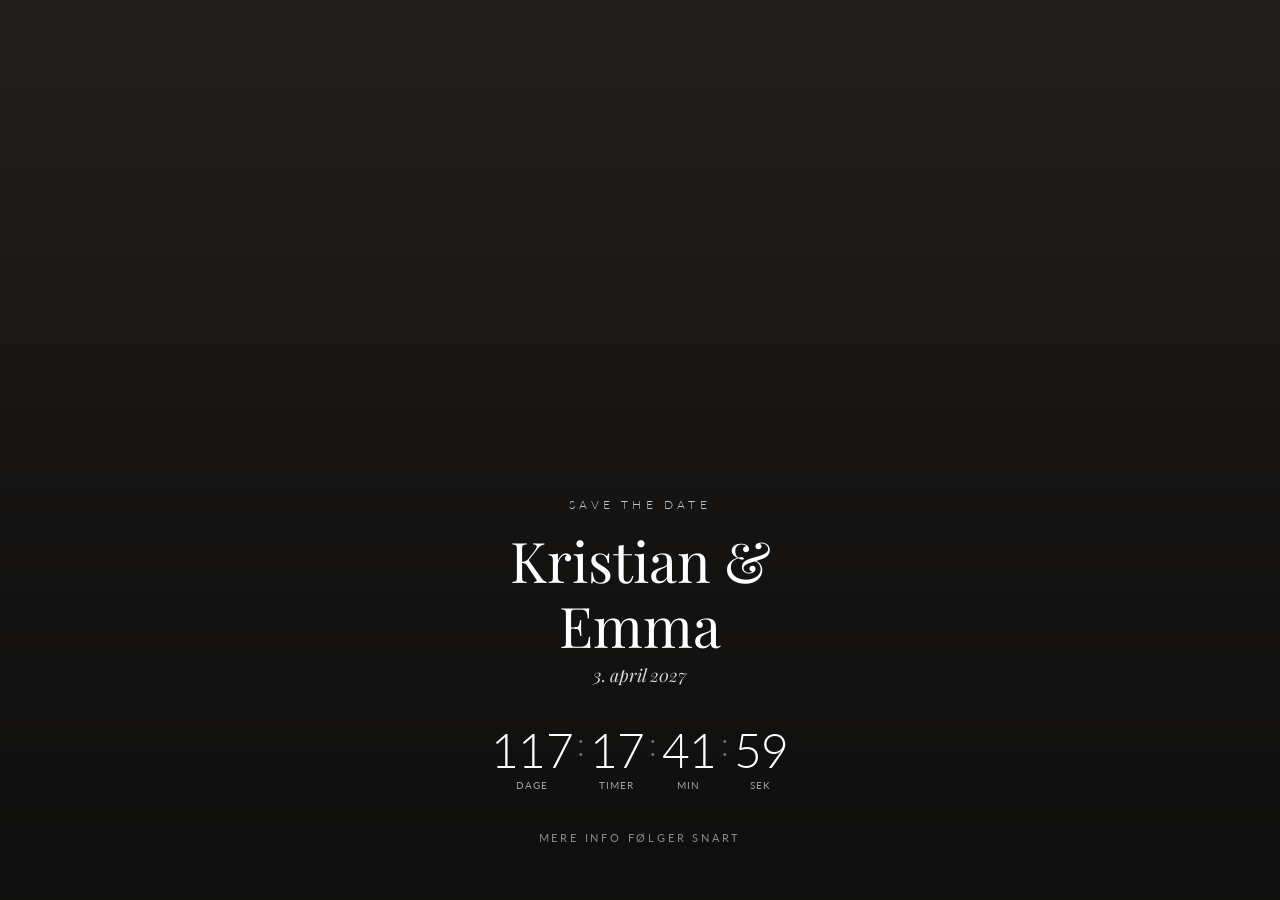
==== index.html @ 399928ac "save-the-date" ====
<!DOCTYPE html>
<html lang="da">
<head>
    <meta charset="UTF-8">
    <meta name="viewport" content="width=device-width, initial-scale=1.0">
    <title>Kristian & Emma — 3. april 2027</title>
    <link rel="preconnect" href="https://fonts.googleapis.com">
    <link rel="preconnect" href="https://fonts.gstatic.com" crossorigin>
    <link href="https://fonts.googleapis.com/css2?family=Playfair+Display:ital,wght@0,400;1,400&family=Lato:wght@300;400&display=swap" rel="stylesheet">
    <link rel="stylesheet" href="style.css">
</head>
<body>
    <div class="overlay">
        <div class="content">
            <p class="label-top">Save the Date</p>
            <h1 class="names">Kristian & Emma</h1>
            <p class="wedding-date">3. april 2027</p>
            <div class="countdown" id="countdown">
                <div class="unit">
                    <span class="number" id="days">--</span>
                    <span class="unit-label">dage</span>
                </div>
                <div class="divider">:</div>
                <div class="unit">
                    <span class="number" id="hours">--</span>
                    <span class="unit-label">timer</span>
                </div>
                <div class="divider">:</div>
                <div class="unit">
                    <span class="number" id="minutes">--</span>
                    <span class="unit-label">min</span>
                </div>
                <div class="divider">:</div>
                <div class="unit">
                    <span class="number" id="seconds">--</span>
                    <span class="unit-label">sek</span>
                </div>
            </div>
            <p class="teaser">Mere info følger snart</p>
        </div>
    </div>
    <script src="script.js"></script>
</body>
</html>
---- style.css ----
*, *::before, *::after {
    box-sizing: border-box;
    margin: 0;
    padding: 0;
}

body {
    min-height: 100vh;
    min-height: 100dvh;
    background-image: url('background.png');
    background-size: cover;
    background-position: center top;
    background-color: #2c2a28;
    font-family: 'Lato', sans-serif;
    color: #fff;
}

.overlay {
    min-height: 100vh;
    min-height: 100dvh;
    background: linear-gradient(
        to bottom,
        rgba(0, 0, 0, 0.25) 0%,
        rgba(0, 0, 0, 0.55) 60%,
        rgba(0, 0, 0, 0.65) 100%
    );
    display: flex;
    align-items: flex-end;
    justify-content: center;
    padding: 0 1.5rem 3.5rem;
}

.content {
    text-align: center;
    width: 100%;
    max-width: 420px;
}

.label-top {
    font-weight: 300;
    letter-spacing: 0.35em;
    text-transform: uppercase;
    font-size: 0.75rem;
    opacity: 0.75;
    margin-bottom: 1rem;
}

.names {
    font-family: 'Playfair Display', serif;
    font-weight: 400;
    font-size: 2.8rem;
    line-height: 1.15;
    margin-bottom: 0.4rem;
}

.wedding-date {
    font-family: 'Playfair Display', serif;
    font-style: italic;
    font-size: 1.1rem;
    opacity: 0.85;
    margin-bottom: 2.5rem;
}

.countdown {
    display: flex;
    align-items: flex-start;
    justify-content: center;
    gap: 0.25rem;
    margin-bottom: 2.5rem;
}

.unit {
    display: flex;
    flex-direction: column;
    align-items: center;
    min-width: 3rem;
}

.number {
    font-size: 2.4rem;
    font-weight: 300;
    line-height: 1;
    letter-spacing: -0.02em;
}

.unit-label {
    font-size: 0.6rem;
    letter-spacing: 0.12em;
    text-transform: uppercase;
    opacity: 0.6;
    margin-top: 0.35rem;
}

.divider {
    font-size: 2rem;
    font-weight: 300;
    line-height: 1;
    opacity: 0.4;
    padding-top: 0.1rem;
}

.teaser {
    font-size: 0.7rem;
    letter-spacing: 0.25em;
    text-transform: uppercase;
    opacity: 0.5;
}

@media (min-width: 480px) {
    .names {
        font-size: 3.5rem;
    }

    .number {
        font-size: 3rem;
    }

    .unit {
        min-width: 3.5rem;
    }
}
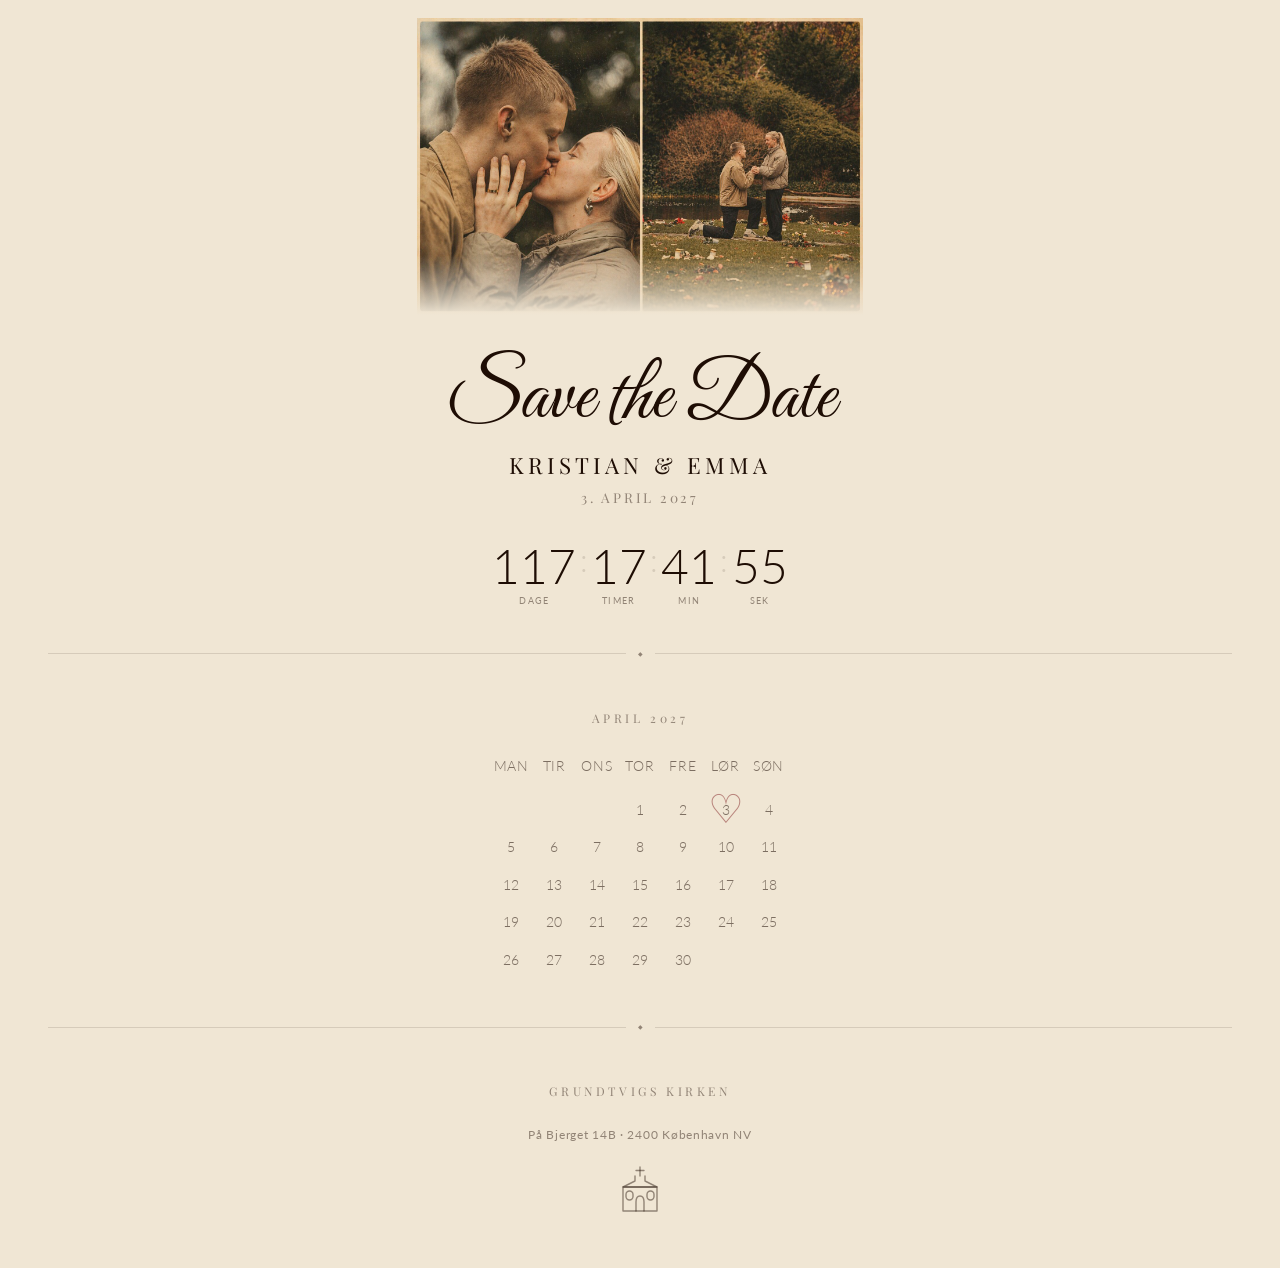
==== commit 57362d7b: "Save the date first draft" ====
--- a/index.html
+++ b/index.html
@@ -6,16 +6,21 @@
     <title>Kristian & Emma — 3. april 2027</title>
     <link rel="preconnect" href="https://fonts.googleapis.com">
     <link rel="preconnect" href="https://fonts.gstatic.com" crossorigin>
-    <link href="https://fonts.googleapis.com/css2?family=Playfair+Display:ital,wght@0,400;1,400&family=Lato:wght@300;400&display=swap" rel="stylesheet">
+    <link href="https://fonts.googleapis.com/css2?family=Great+Vibes&family=Playfair+Display:ital,wght@0,400;1,400&family=Lato:wght@300;400&display=swap" rel="stylesheet">
     <link rel="stylesheet" href="style.css">
 </head>
 <body>
-    <div class="overlay">
-        <div class="content">
-            <p class="label-top">Save the Date</p>
-            <h1 class="names">Kristian & Emma</h1>
-            <p class="wedding-date">3. april 2027</p>
-            <div class="countdown" id="countdown">
+    <div class="hero">
+        <img src="background.jpg" alt="Kristian og Emma" class="hero-img">
+        <div class="hero-fade"></div>
+    </div>
+
+    <main>
+        <section class="intro">
+            <p class="label-top animate" data-delay="0">Save the Date</p>
+            <h1 class="names animate" data-delay="120">Kristian & Emma</h1>
+            <p class="wedding-date animate" data-delay="220">3. april 2027</p>
+            <div class="countdown animate" data-delay="340" id="countdown">
                 <div class="unit">
                     <span class="number" id="days">--</span>
                     <span class="unit-label">dage</span>
@@ -36,9 +41,71 @@
                     <span class="unit-label">sek</span>
                 </div>
             </div>
-            <p class="teaser">Mere info følger snart</p>
+        </section>
+
+        <div class="ornament animate" data-delay="0" aria-hidden="true">
+            <span></span><span class="ornament-diamond">◆</span><span></span>
         </div>
-    </div>
+
+        <section class="calendar-section">
+            <h2 class="section-title animate" data-delay="0">April 2027</h2>
+            <div class="calendar animate" data-delay="100">
+                <div class="cal-row cal-header">
+                    <span>Man</span>
+                    <span>Tir</span>
+                    <span>Ons</span>
+                    <span>Tor</span>
+                    <span>Fre</span>
+                    <span>Lør</span>
+                    <span>Søn</span>
+                </div>
+                <div class="cal-row">
+                    <span></span><span></span><span></span>
+                    <span>1</span><span>2</span>
+                    <span class="wedding-day"><span class="heart-num">3</span></span>
+                    <span>4</span>
+                </div>
+                <div class="cal-row">
+                    <span>5</span><span>6</span><span>7</span><span>8</span><span>9</span><span>10</span><span>11</span>
+                </div>
+                <div class="cal-row">
+                    <span>12</span><span>13</span><span>14</span><span>15</span><span>16</span><span>17</span><span>18</span>
+                </div>
+                <div class="cal-row">
+                    <span>19</span><span>20</span><span>21</span><span>22</span><span>23</span><span>24</span><span>25</span>
+                </div>
+                <div class="cal-row">
+                    <span>26</span><span>27</span><span>28</span><span>29</span><span>30</span><span></span><span></span>
+                </div>
+            </div>
+        </section>
+
+        <div class="ornament animate" data-delay="0" aria-hidden="true">
+            <span></span><span class="ornament-diamond">◆</span><span></span>
+        </div>
+
+        <section class="map-section">
+            <h2 class="section-title animate" data-delay="0">Grundtvigs Kirken</h2>
+            <p class="map-address animate" data-delay="80">På Bjerget 14B · 2400 København NV</p>
+            <div class="church-icon animate" data-delay="160" aria-hidden="true">
+                <svg width="38" height="46" viewBox="0 0 38 46" fill="none" stroke="currentColor" stroke-width="1.4" stroke-linecap="round" stroke-linejoin="round" xmlns="http://www.w3.org/2000/svg">
+                    <!-- Cross -->
+                    <line x1="19" y1="1" x2="19" y2="10"/>
+                    <line x1="15" y1="4.5" x2="23" y2="4.5"/>
+                    <!-- Steeple -->
+                    <polyline points="14,10 14,15 2,21 36,21 24,15 24,10"/>
+                    <!-- Body -->
+                    <rect x="2" y="21" width="34" height="24"/>
+                    <!-- Arched door -->
+                    <path d="M15,45 L15,36 Q15,30 19,30 Q23,30 23,36 L23,45"/>
+                    <!-- Windows -->
+                    <rect x="5" y="25" width="7" height="9" rx="3.5"/>
+                    <rect x="26" y="25" width="7" height="9" rx="3.5"/>
+                </svg>
+            </div>
+        </section>
+    </main>
+
     <script src="script.js"></script>
 </body>
 </html>
--- a/style.css
+++ b/style.css
@@ -4,69 +4,105 @@
     padding: 0;
 }
 
+:root {
+    --bg:        #f0e6d4;
+    --brown:     #1e0d04;
+    --brown-mid: #6b3d1e;
+    --brown-dim: rgba(30, 13, 4, 0.45);
+    --line:      rgba(30, 13, 4, 0.12);
+}
+
 body {
-    min-height: 100vh;
-    min-height: 100dvh;
-    background-image: url('background.png');
-    background-size: cover;
-    background-position: center top;
-    background-color: #2c2a28;
+    background-color: var(--bg);
     font-family: 'Lato', sans-serif;
-    color: #fff;
-}
-
-.overlay {
-    min-height: 100vh;
-    min-height: 100dvh;
-    background: linear-gradient(
-        to bottom,
-        rgba(0, 0, 0, 0.25) 0%,
-        rgba(0, 0, 0, 0.55) 60%,
-        rgba(0, 0, 0, 0.65) 100%
-    );
-    display: flex;
-    align-items: flex-end;
-    justify-content: center;
-    padding: 0 1.5rem 3.5rem;
-}
-
-.content {
-    text-align: center;
+    color: var(--brown);
+}
+
+/* ── Scroll animation base ── */
+
+.animate {
+    opacity: 0;
+    transform: translateY(24px);
+    transition: opacity 0.9s ease, transform 0.9s ease;
+}
+
+.animate.visible {
+    opacity: 1;
+    transform: translateY(0);
+}
+
+/* ── Hero ── */
+
+.hero {
+    position: relative;
     width: 100%;
-    max-width: 420px;
+    height: 30vh;
+    height: 30svh;
+    padding-top: 2svh;
+    overflow: hidden;
+}
+
+.hero-img {
+    width: 100%;
+    height: 100%;
+    object-fit: contain;
+    object-position: center top;
+    display: block;
+}
+
+.hero-fade {
+    position: absolute;
+    bottom: 0;
+    left: 0;
+    right: 0;
+    height: 60px;
+    background: linear-gradient(to bottom, transparent, var(--bg));
+    pointer-events: none;
+}
+
+/* ── Intro ── */
+
+.intro {
+    padding: 2.5rem 2rem 2rem;
+    text-align: center;
 }
 
 .label-top {
-    font-weight: 300;
-    letter-spacing: 0.35em;
-    text-transform: uppercase;
-    font-size: 0.75rem;
-    opacity: 0.75;
-    margin-bottom: 1rem;
+    font-family: 'Great Vibes', cursive;
+    font-weight: 400;
+    font-size: 3.8rem;
+    line-height: 1.1;
+    color: var(--brown);
+    margin-bottom: 0.5rem;
 }
 
 .names {
     font-family: 'Playfair Display', serif;
-    font-weight: 400;
-    font-size: 2.8rem;
-    line-height: 1.15;
-    margin-bottom: 0.4rem;
+    font-style: normal;
+    font-weight: 400;
+    font-size: 1.25rem;
+    letter-spacing: 0.18em;
+    text-transform: uppercase;
+    line-height: 1.3;
+    margin-bottom: 0.5rem;
+    color: var(--brown);
 }
 
 .wedding-date {
     font-family: 'Playfair Display', serif;
-    font-style: italic;
-    font-size: 1.1rem;
-    opacity: 0.85;
-    margin-bottom: 2.5rem;
+    font-style: normal;
+    font-size: 0.85rem;
+    letter-spacing: 0.2em;
+    text-transform: uppercase;
+    color: var(--brown-dim);
+    margin-bottom: 2.25rem;
 }
 
 .countdown {
     display: flex;
     align-items: flex-start;
     justify-content: center;
-    gap: 0.25rem;
-    margin-bottom: 2.5rem;
+    gap: 0.2rem;
 }
 
 .unit {
@@ -80,35 +116,175 @@
     font-size: 2.4rem;
     font-weight: 300;
     line-height: 1;
-    letter-spacing: -0.02em;
+    color: var(--brown);
 }
 
 .unit-label {
-    font-size: 0.6rem;
-    letter-spacing: 0.12em;
-    text-transform: uppercase;
-    opacity: 0.6;
-    margin-top: 0.35rem;
+    font-size: 0.55rem;
+    letter-spacing: 0.15em;
+    text-transform: uppercase;
+    color: var(--brown-dim);
+    margin-top: 0.3rem;
 }
 
 .divider {
     font-size: 2rem;
     font-weight: 300;
     line-height: 1;
-    opacity: 0.4;
+    color: var(--line);
     padding-top: 0.1rem;
 }
 
-.teaser {
-    font-size: 0.7rem;
-    letter-spacing: 0.25em;
-    text-transform: uppercase;
-    opacity: 0.5;
-}
+/* ── Ornament divider ── */
+
+.ornament {
+    display: flex;
+    align-items: center;
+    gap: 0.75rem;
+    padding: 0.25rem 3rem;
+    margin: 0.5rem 0;
+}
+
+.ornament span:not(.ornament-diamond) {
+    flex: 1;
+    height: 1px;
+    background: var(--line);
+}
+
+.ornament-diamond {
+    font-size: 0.4rem;
+    color: var(--brown-dim);
+    flex: none;
+}
+
+/* ── Section titles ── */
+
+.section-title {
+    font-family: 'Playfair Display', serif;
+    font-weight: 400;
+    font-size: 0.75rem;
+    letter-spacing: 0.3em;
+    text-transform: uppercase;
+    color: var(--brown-dim);
+    text-align: center;
+    margin-bottom: 1.75rem;
+}
+
+/* ── Calendar ── */
+
+.calendar-section {
+    padding: 2.5rem 2rem 2rem;
+}
+
+.calendar {
+    max-width: 300px;
+    margin: 0 auto;
+}
+
+.cal-row {
+    display: grid;
+    grid-template-columns: repeat(7, 1fr);
+    margin-bottom: 0.15rem;
+}
+
+.cal-header span {
+    font-size: 0.6rem;
+    letter-spacing: 0.06em;
+    text-transform: uppercase;
+    color: var(--brown-dim);
+    text-align: center;
+    padding-bottom: 0.7rem;
+}
+
+.cal-row span {
+    display: flex;
+    align-items: center;
+    justify-content: center;
+    height: 2.2rem;
+    font-size: 0.88rem;
+    font-weight: 300;
+    color: var(--brown);
+    opacity: 0.55;
+}
+
+.wedding-day {
+    opacity: 1 !important;
+}
+
+.heart-num {
+    position: relative;
+    display: flex;
+    align-items: center;
+    justify-content: center;
+    width: 2.2rem;
+    height: 2.2rem;
+    font-size: 0.88rem;
+    font-weight: 400;
+    color: var(--brown);
+    z-index: 1;
+}
+
+.heart-num::before {
+    content: '♡';
+    position: absolute;
+    font-size: 2.5rem;
+    color: #8b3333;
+    z-index: -1;
+    top: 50%;
+    left: 50%;
+    transform: translate(-50%, -52%);
+    line-height: 1;
+}
+
+/* ── Map ── */
+
+.map-section {
+    padding: 2.5rem 2rem 3.5rem;
+}
+
+.church-icon {
+    display: flex;
+    justify-content: center;
+    margin-top: 1.5rem;
+    color: var(--brown-dim);
+}
+
+.map-address {
+    text-align: center;
+    font-size: 0.75rem;
+    color: var(--brown-dim);
+    letter-spacing: 0.06em;
+    margin-bottom: 1.5rem;
+}
+
+.map-container {
+    border-radius: 8px;
+    overflow: hidden;
+    height: 280px;
+    box-shadow: 0 4px 24px rgba(30, 13, 4, 0.12);
+}
+
+.map-container iframe {
+    width: 100%;
+    height: 100%;
+    border: none;
+    display: block;
+}
+
+/* ── Larger screens ── */
 
 @media (min-width: 480px) {
+    .hero {
+        height: 35vh;
+        height: 35svh;
+    }
+
+    .label-top {
+        font-size: 5rem;
+    }
+
     .names {
-        font-size: 3.5rem;
+        font-size: 1.4rem;
     }
 
     .number {
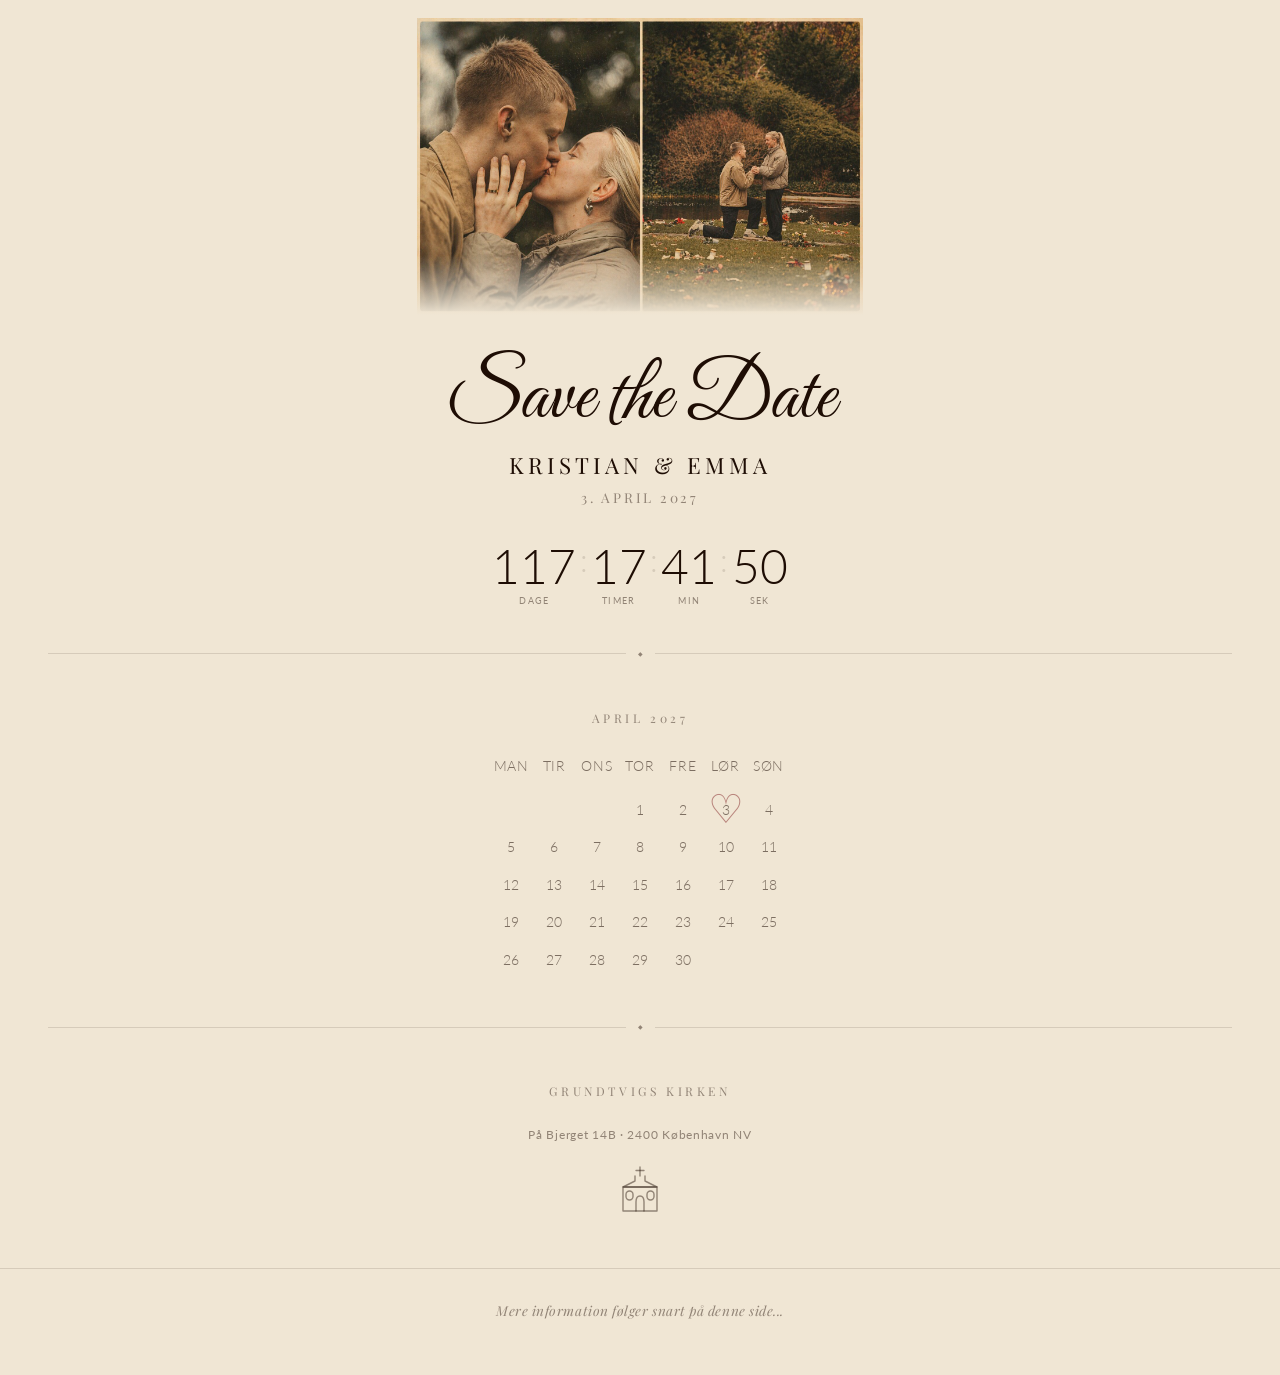
==== commit c99abc47: "mere information følger" ====
--- a/index.html
+++ b/index.html
@@ -106,6 +106,10 @@
         </section>
     </main>
 
+    <footer class="footer animate" data-delay="0">
+        <p>Mere information følger snart på denne side...</p>
+    </footer>
+
     <script src="script.js"></script>
 </body>
 </html>
--- a/style.css
+++ b/style.css
@@ -271,6 +271,22 @@
     display: block;
 }
 
+/* ── Footer ── */
+
+.footer {
+    text-align: center;
+    padding: 2rem 2rem 3.5rem;
+    border-top: 1px solid var(--line);
+}
+
+.footer p {
+    font-family: 'Playfair Display', serif;
+    font-style: italic;
+    font-size: 0.85rem;
+    color: var(--brown-dim);
+    letter-spacing: 0.04em;
+}
+
 /* ── Larger screens ── */
 
 @media (min-width: 480px) {
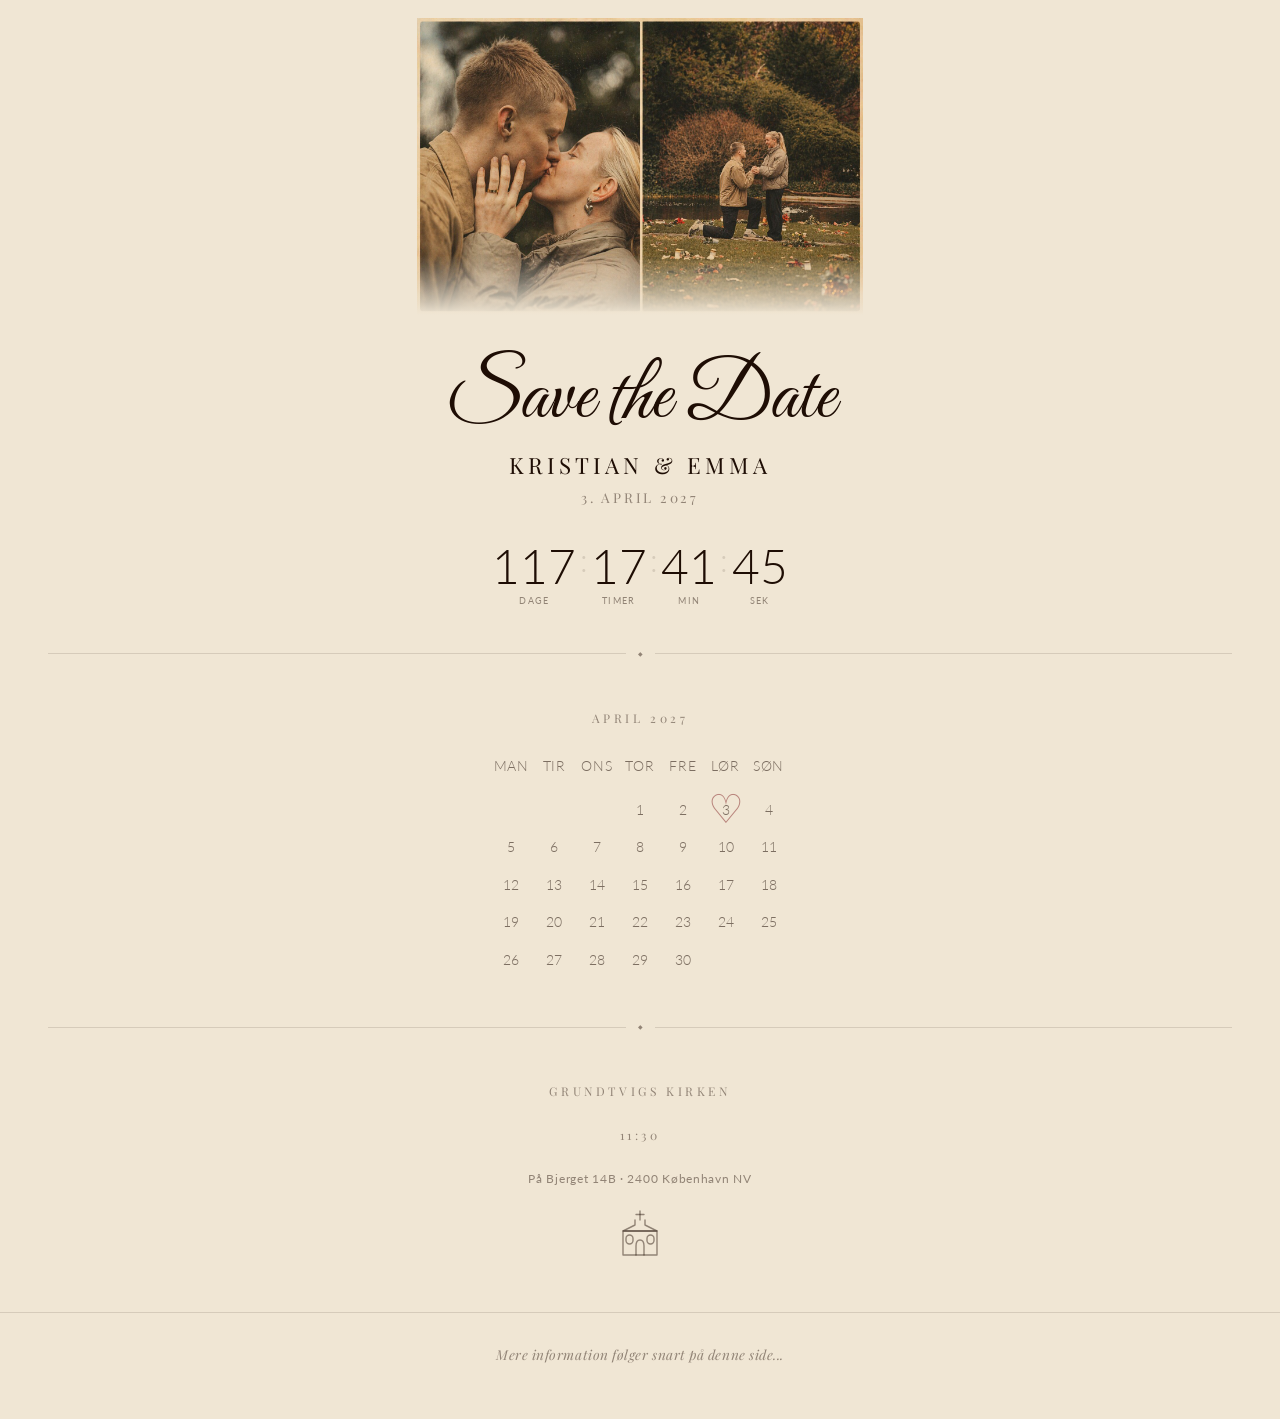
==== commit e7efeb82: "11:30" ====
--- a/index.html
+++ b/index.html
@@ -86,6 +86,7 @@
 
         <section class="map-section">
             <h2 class="section-title animate" data-delay="0">Grundtvigs Kirken</h2>
+            <h2 class="section-title animate" data-delay="0">11:30</h2>
             <p class="map-address animate" data-delay="80">På Bjerget 14B · 2400 København NV</p>
             <div class="church-icon animate" data-delay="160" aria-hidden="true">
                 <svg width="38" height="46" viewBox="0 0 38 46" fill="none" stroke="currentColor" stroke-width="1.4" stroke-linecap="round" stroke-linejoin="round" xmlns="http://www.w3.org/2000/svg">
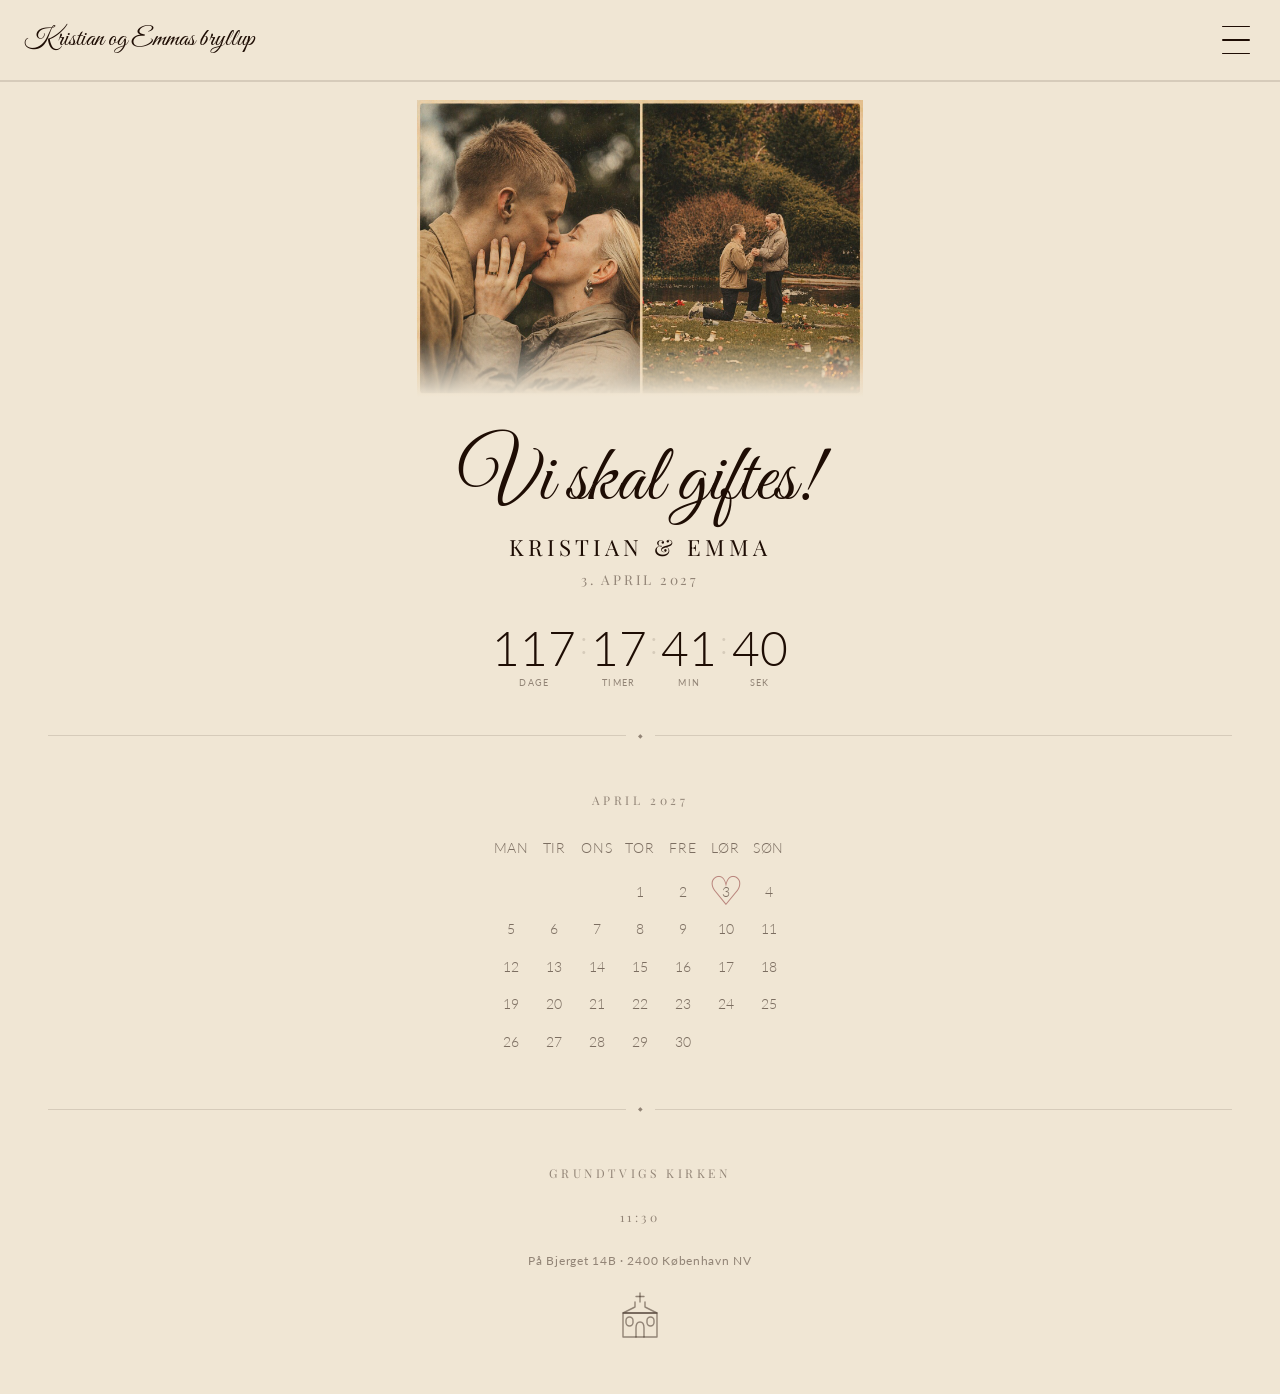
==== commit 1e32d194: "v.1 invite" ====
--- a/index.html
+++ b/index.html
@@ -10,6 +10,28 @@
     <link rel="stylesheet" href="style.css">
 </head>
 <body>
+    <!-- Header -->
+    <header class="site-header">
+        <h1 class="site-title">Kristian og Emmas bryllup</h1>
+        <button class="menu-btn" id="menuBtn" aria-label="Åbn menu">
+            <span></span>
+            <span></span>
+            <span></span>
+        </button>
+    </header>
+
+    <!-- Dropdown menu bar -->
+    <nav class="menu-bar" id="menuBar">
+        <ul class="nav-list">
+            <li><a href="index.html">Forside</a></li>
+            <li><a href="program.html">Program</a></li>
+            <li><a href="praktisk.html">Praktisk information</a></li>
+            <li><a href="onskelliste.html">Ønskeliste</a></li>
+            <li><a href="su.html">S.U</a></li>
+            <li><a href="kontakt.html">Kontakt</a></li>
+        </ul>
+    </nav>
+
     <div class="hero">
         <img src="background.jpg" alt="Kristian og Emma" class="hero-img">
         <div class="hero-fade"></div>
@@ -17,7 +39,7 @@
 
     <main>
         <section class="intro">
-            <p class="label-top animate" data-delay="0">Save the Date</p>
+            <p class="label-top animate" data-delay="0">Vi skal giftes!</p>
             <h1 class="names animate" data-delay="120">Kristian & Emma</h1>
             <p class="wedding-date animate" data-delay="220">3. april 2027</p>
             <div class="countdown animate" data-delay="340" id="countdown">
@@ -107,10 +129,6 @@
         </section>
     </main>
 
-    <footer class="footer animate" data-delay="0">
-        <p>Mere information følger snart på denne side...</p>
-    </footer>
-
     <script src="script.js"></script>
 </body>
 </html>
--- a/style.css
+++ b/style.css
@@ -287,6 +287,397 @@
     letter-spacing: 0.04em;
 }
 
+/* ── Site header ── */
+
+.site-header {
+    position: sticky;
+    top: 0;
+    left: 0;
+    right: 0;
+    z-index: 99;
+    background-color: var(--bg);
+    border-bottom: 1px solid var(--line);
+    display: flex;
+    justify-content: space-between;
+    align-items: center;
+    padding: 1.25rem 1.5rem;
+}
+
+.site-title {
+    font-family: 'Great Vibes', cursive;
+    font-size: 1.6rem;
+    font-weight: 400;
+    color: var(--brown);
+    margin: 0;
+    line-height: 1;
+}
+
+/* ── Menu button ── */
+
+.menu-btn {
+    position: relative;
+    top: auto;
+    right: auto;
+    z-index: 999;
+    width: 2.5rem;
+    height: 2.5rem;
+    background: none;
+    border: none;
+    cursor: pointer;
+    padding: 0;
+    display: flex;
+    flex-direction: column;
+    justify-content: space-around;
+    align-items: center;
+    flex-shrink: 0;
+}
+
+.menu-btn span {
+    width: 1.75rem;
+    height: 1.5px;
+    background-color: var(--brown);
+    border-radius: 2px;
+    transition: all 0.3s ease;
+    display: block;
+}
+
+.menu-btn.open span:nth-child(1) {
+    transform: rotate(45deg) translate(10px, 10px);
+}
+
+.menu-btn.open span:nth-child(2) {
+    opacity: 0;
+}
+
+.menu-btn.open span:nth-child(3) {
+    transform: rotate(-45deg) translate(7px, -7px);
+}
+
+/* ── Dropdown menu bar ── */
+
+.menu-overlay {
+    display: none;
+}
+
+.menu-overlay.visible {
+    display: none;
+}
+
+.sidebar {
+    display: none;
+}
+
+.sidebar.open {
+    display: none;
+}
+
+.sidebar-content {
+    display: none;
+}
+
+.menu-bar {
+    position: sticky;
+    top: 0;
+    left: 0;
+    right: 0;
+    z-index: 98;
+    background-color: var(--bg);
+    border-bottom: 1px solid var(--line);
+    max-height: 0;
+    overflow: hidden;
+    transition: max-height 0.4s ease;
+}
+
+.menu-bar.open {
+    max-height: 100vh;
+}
+
+.menu-bar .nav-list {
+    list-style: none;
+    display: flex;
+    flex-direction: column;
+    padding: 1.5rem 2rem;
+    margin: 0;
+}
+
+.menu-bar .nav-list li {
+    margin-bottom: 0;
+}
+
+.menu-bar .nav-list a {
+    display: block;
+    padding: 0.9rem 0;
+    font-family: 'Playfair Display', serif;
+    font-size: 0.9rem;
+    letter-spacing: 0.08em;
+    text-transform: uppercase;
+    color: var(--brown);
+    text-decoration: none;
+    border-bottom: 1px solid var(--line);
+    transition: color 0.2s ease;
+}
+
+.menu-bar .nav-list a:last-child {
+    border-bottom: none;
+}
+
+.menu-bar .nav-list a:hover {
+    color: var(--brown-mid);
+}
+
+.menu-bar .nav-list a.active {
+    color: var(--brown-mid);
+    font-weight: 500;
+}
+
+/* ── Practical guide ── */
+
+.practical-guide {
+    max-width: 700px;
+    margin: 0 auto;
+}
+
+.practical-section {
+    margin-bottom: 2.5rem;
+    padding-bottom: 2.5rem;
+    /* border-bottom: 1px solid var(--line); */
+}
+
+.practical-section:last-child {
+    border-bottom: none;
+}
+
+.practical-title {
+    font-family: 'Playfair Display', serif;
+    font-size: 1.1rem;
+    letter-spacing: 0.1em;
+    text-transform: uppercase;
+    color: var(--brown);
+    margin: 0 0 1.25rem 0;
+    padding-bottom: 0.75rem;
+    border-bottom: 1px solid rgba(107, 61, 30, 0.2);
+}
+
+.practical-section p {
+    color: var(--brown);
+    line-height: 1.7;
+    font-size: 0.95rem;
+    margin-bottom: 1rem;
+}
+
+.practical-section p:last-child {
+    margin-bottom: 0;
+}
+
+.practical-list {
+    list-style: none;
+    padding: 0;
+    margin: 1rem 0 1rem 0;
+}
+
+.practical-list li {
+    color: var(--brown);
+    font-size: 0.95rem;
+    line-height: 1.6;
+    margin-left: 1.5rem;
+    margin-bottom: 0.75rem;
+    position: relative;
+}
+
+.practical-list li::before {
+    content: "–";
+    position: absolute;
+    left: -1rem;
+    color: var(--brown-mid);
+    font-weight: 500;
+}
+
+/* ── Contact cards ── */
+
+.contact-section {
+    margin-bottom: 3rem;
+}
+
+.contact-section-title {
+    font-family: 'Playfair Display', serif;
+    font-size: 1.2rem;
+    letter-spacing: 0.15em;
+    text-transform: uppercase;
+    color: var(--brown-dim);
+    text-align: center;
+    margin-bottom: 2rem;
+    padding-bottom: 1rem;
+    border-bottom: 1px solid var(--line);
+}
+
+.contact-cards {
+    display: grid;
+    grid-template-columns: repeat(auto-fit, minmax(280px, 1fr));
+    gap: 2rem;
+    max-width: 800px;
+    margin: 0 auto;
+}
+
+.contact-card {
+    background-color: rgba(107, 61, 30, 0.06);
+    border: 1px solid var(--line);
+    border-radius: 8px;
+    padding: 2rem;
+    text-align: center;
+    transition: box-shadow 0.3s ease;
+}
+
+.contact-card:hover {
+    box-shadow: 0 4px 16px rgba(30, 13, 4, 0.1);
+}
+
+.contact-name {
+    font-family: 'Playfair Display', serif;
+    font-size: 1.3rem;
+    font-weight: 400;
+    color: var(--brown);
+    margin: 0 0 0.5rem 0;
+}
+
+.contact-role {
+    font-size: 0.9rem;
+    letter-spacing: 0.1em;
+    text-transform: uppercase;
+    color: var(--brown-dim);
+    margin: 0 0 1.5rem 0;
+}
+
+.contact-info {
+    padding-top: 1rem;
+    border-top: 1px solid var(--line);
+}
+
+.contact-phone {
+    display: inline-block;
+    font-size: 1.1rem;
+    color: var(--brown-mid);
+    text-decoration: none;
+    font-weight: 500;
+    letter-spacing: 0.05em;
+    transition: color 0.2s ease;
+}
+
+.contact-phone:hover {
+    color: var(--brown);
+}
+
+/* ── S.U. Box ── */
+
+.su-box {
+    background-color: rgba(107, 61, 30, 0.08);
+    border: 1px solid var(--brown-dim);
+    border-radius: 8px;
+    padding: 2.5rem 2rem;
+    max-width: 400px;
+    margin: 2rem auto;
+    text-align: center;
+}
+
+.su-label {
+    font-family: 'Playfair Display', serif;
+    font-size: 0.95rem;
+    letter-spacing: 0.1em;
+    text-transform: uppercase;
+    color: var(--brown-dim);
+    margin: 0 0 1rem 0;
+}
+
+.su-date {
+    font-family: 'Playfair Display', serif;
+    font-size: 1.8rem;
+    font-weight: 400;
+    color: var(--brown);
+    margin: 0.5rem 0 2rem 0;
+    line-height: 1.2;
+}
+
+.su-help {
+    font-size: 0.85rem;
+    color: var(--brown-dim);
+    margin: 0;
+    font-style: italic;
+}
+
+/* ── Program timeline ── */
+
+.program-timeline {
+    max-width: 500px;
+    margin: 0 auto;
+}
+
+.program-item {
+    display: flex;
+    gap: 2rem;
+    margin-bottom: 1.5rem;
+    align-items: flex-start;
+}
+
+.program-time {
+    font-family: 'Playfair Display', serif;
+    font-size: 1rem;
+    font-weight: 500;
+    color: var(--brown-mid);
+    min-width: 3rem;
+    flex-shrink: 0;
+}
+
+.program-activity {
+    font-size: 1rem;
+    color: var(--brown);
+    line-height: 1.5;
+}
+
+.program-note {
+    font-size: 0.8rem;
+    color: var(--brown-dim);
+    font-style: italic;
+    opacity: 0.6;
+    text-align: center;
+    margin: 0.5rem 0 2rem;
+}
+
+.program-subtext {
+    margin: -1rem 0 1.5rem 3rem;
+    font-size: 0.9rem;
+    color: var(--brown-dim);
+    font-style: italic;
+    line-height: 1.5;
+}
+
+.program-subtext p {
+    margin: 0;
+}
+
+/* ── Page content layout ── */
+
+.page-content {
+    padding-top: 1rem;
+}
+
+.page-header {
+    padding: 2rem 2rem 1rem;
+    text-align: center;
+    border-bottom: 1px solid var(--line);
+}
+
+.page-title {
+    font-family: 'Playfair Display', serif;
+    font-weight: 400;
+    font-size: 2rem;
+    letter-spacing: 0.15em;
+    text-transform: uppercase;
+    color: var(--brown);
+}
+
+.content-section {
+    padding: 2rem 2rem 2rem;
+}
+
 /* ── Larger screens ── */
 
 @media (min-width: 480px) {
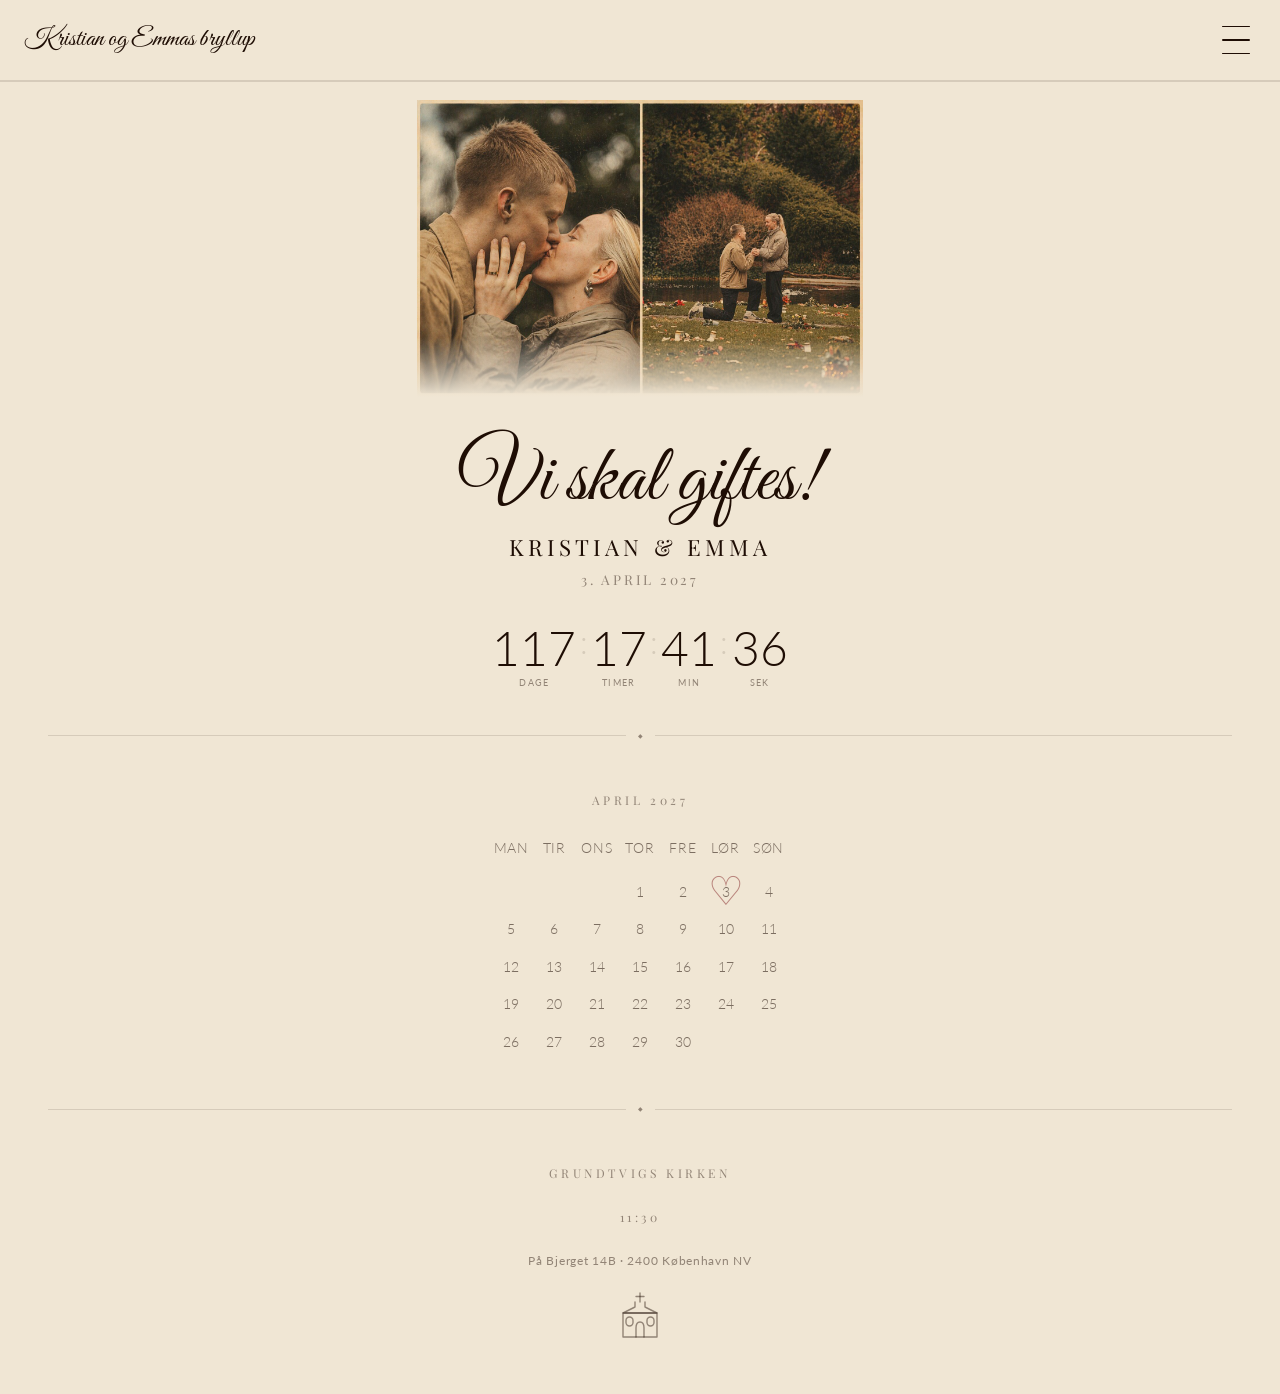
==== commit 558777ed: "safari_fix?" ====
--- a/index.html
+++ b/index.html
@@ -10,6 +10,7 @@
     <link rel="stylesheet" href="style.css">
 </head>
 <body>
+    <div class="sticky-nav">
     <!-- Header -->
     <header class="site-header">
         <h1 class="site-title">Kristian og Emmas bryllup</h1>
@@ -31,6 +32,7 @@
             <li><a href="kontakt.html">Kontakt</a></li>
         </ul>
     </nav>
+    </div>
 
     <div class="hero">
         <img src="background.jpg" alt="Kristian og Emma" class="hero-img">
--- a/style.css
+++ b/style.css
@@ -289,12 +289,13 @@
 
 /* ── Site header ── */
 
-.site-header {
+.sticky-nav {
     position: sticky;
     top: 0;
-    left: 0;
-    right: 0;
     z-index: 99;
+}
+
+.site-header {
     background-color: var(--bg);
     border-bottom: 1px solid var(--line);
     display: flex;
@@ -376,11 +377,6 @@
 }
 
 .menu-bar {
-    position: sticky;
-    top: 0;
-    left: 0;
-    right: 0;
-    z-index: 98;
     background-color: var(--bg);
     border-bottom: 1px solid var(--line);
     max-height: 0;
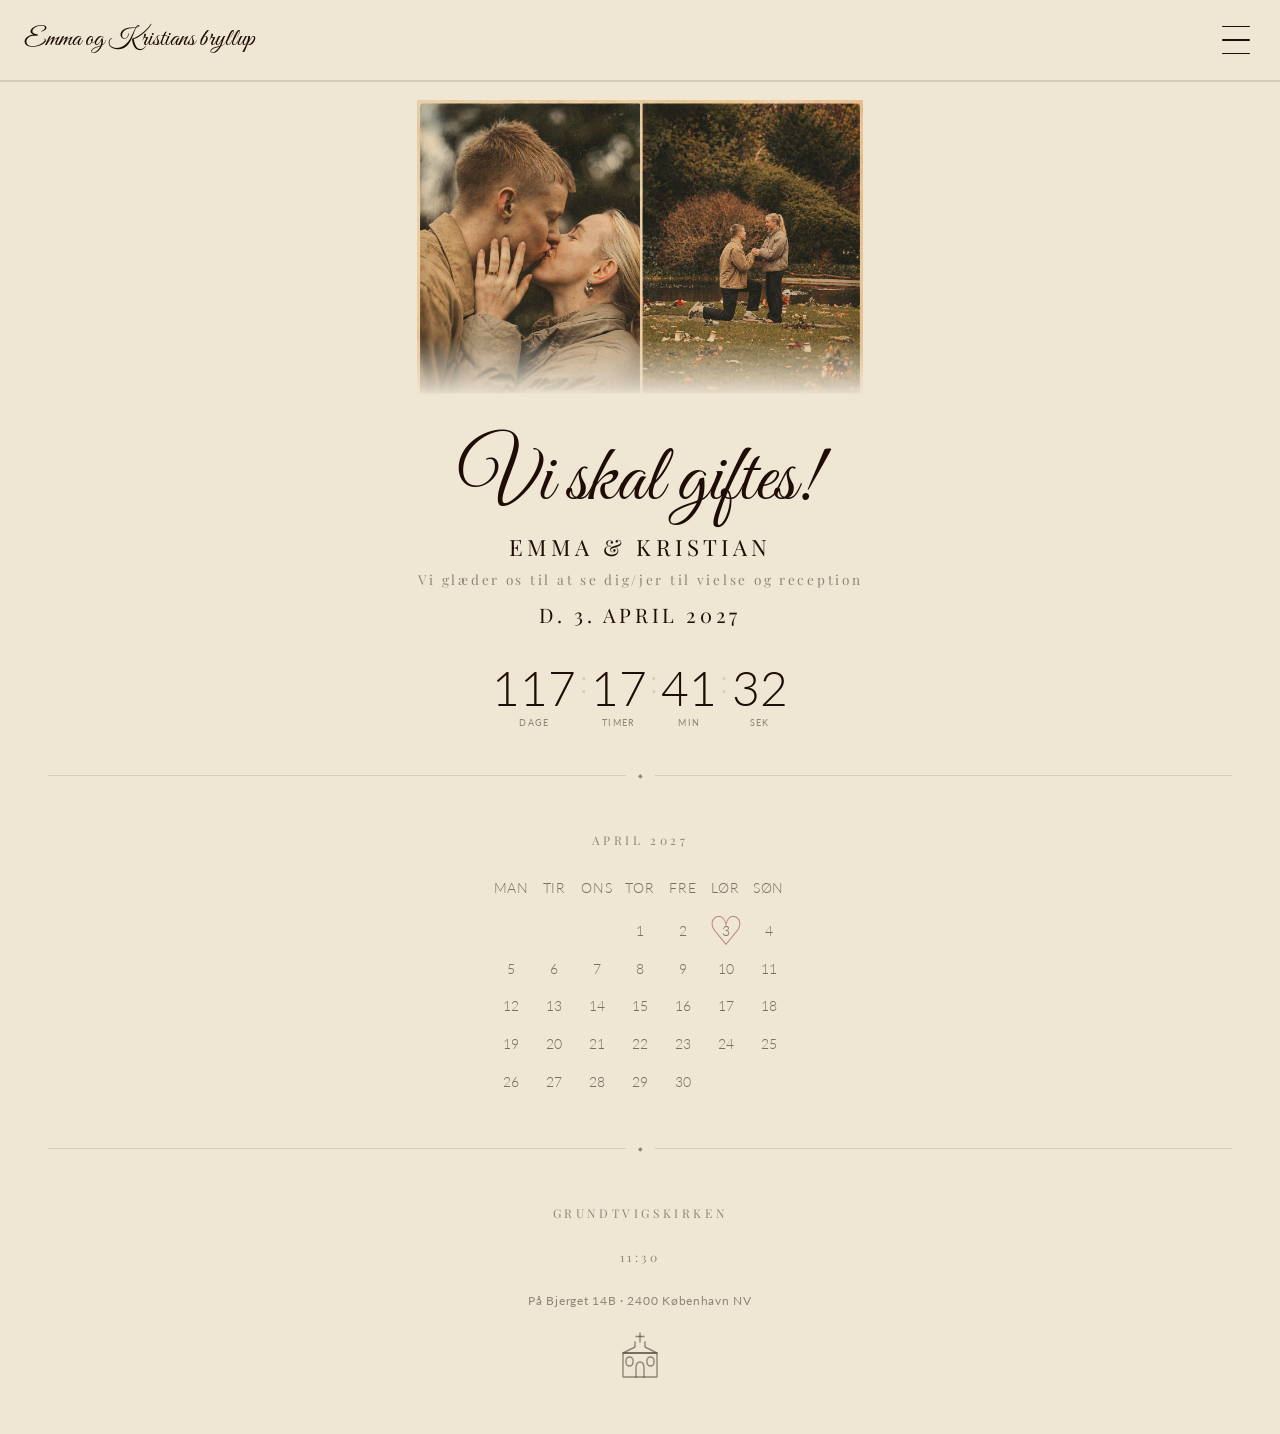
==== commit e0ab154f: "fixed names and frontpage" ====
--- a/index.html
+++ b/index.html
@@ -3,7 +3,7 @@
 <head>
     <meta charset="UTF-8">
     <meta name="viewport" content="width=device-width, initial-scale=1.0">
-    <title>Kristian & Emma — 3. april 2027</title>
+    <title>Emma & Kristian — 3. april 2027</title>
     <link rel="preconnect" href="https://fonts.googleapis.com">
     <link rel="preconnect" href="https://fonts.gstatic.com" crossorigin>
     <link href="https://fonts.googleapis.com/css2?family=Great+Vibes&family=Playfair+Display:ital,wght@0,400;1,400&family=Lato:wght@300;400&display=swap" rel="stylesheet">
@@ -13,7 +13,7 @@
     <div class="sticky-nav">
     <!-- Header -->
     <header class="site-header">
-        <h1 class="site-title">Kristian og Emmas bryllup</h1>
+        <h1 class="site-title">Emma og Kristians bryllup</h1>
         <button class="menu-btn" id="menuBtn" aria-label="Åbn menu">
             <span></span>
             <span></span>
@@ -35,15 +35,16 @@
     </div>
 
     <div class="hero">
-        <img src="background.jpg" alt="Kristian og Emma" class="hero-img">
+        <img src="background.jpg" alt="Emma og Kristian" class="hero-img">
         <div class="hero-fade"></div>
     </div>
 
     <main>
         <section class="intro">
             <p class="label-top animate" data-delay="0">Vi skal giftes!</p>
-            <h1 class="names animate" data-delay="120">Kristian & Emma</h1>
-            <p class="wedding-date animate" data-delay="220">3. april 2027</p>
+            <h1 class="names animate" data-delay="120">Emma & Kristian</h1>
+            <p class="wedding-text animate" data-delay="220">Vi glæder os til at se dig/jer til vielse og reception</p>
+            <p class="wedding-date animate" data-delay="220" style="margin-bottom: 2.25rem;">D. 3. april 2027</p>
             <div class="countdown animate" data-delay="340" id="countdown">
                 <div class="unit">
                     <span class="number" id="days">--</span>
@@ -109,7 +110,7 @@
         </div>
 
         <section class="map-section">
-            <h2 class="section-title animate" data-delay="0">Grundtvigs Kirken</h2>
+            <h2 class="section-title animate" data-delay="0">GrundtvigsKirken</h2>
             <h2 class="section-title animate" data-delay="0">11:30</h2>
             <p class="map-address animate" data-delay="80">På Bjerget 14B · 2400 København NV</p>
             <div class="church-icon animate" data-delay="160" aria-hidden="true">
--- a/style.css
+++ b/style.css
@@ -91,11 +91,23 @@
 .wedding-date {
     font-family: 'Playfair Display', serif;
     font-style: normal;
+    font-weight: 400;
+    font-size: 1.25rem;
+    letter-spacing: 0.18em;
+    text-transform: uppercase;
+    line-height: 1.3;
+    margin-bottom: 0.5rem;
+    color: var(--brown);
+}
+
+.wedding-text {
+    font-family: 'Playfair Display', serif;
+    font-style: normal;
     font-size: 0.85rem;
     letter-spacing: 0.2em;
-    text-transform: uppercase;
-    color: var(--brown-dim);
-    margin-bottom: 2.25rem;
+    text-transform: none;
+    color: var(--brown-dim);
+    margin-bottom: 0.85rem;
 }
 
 .countdown {
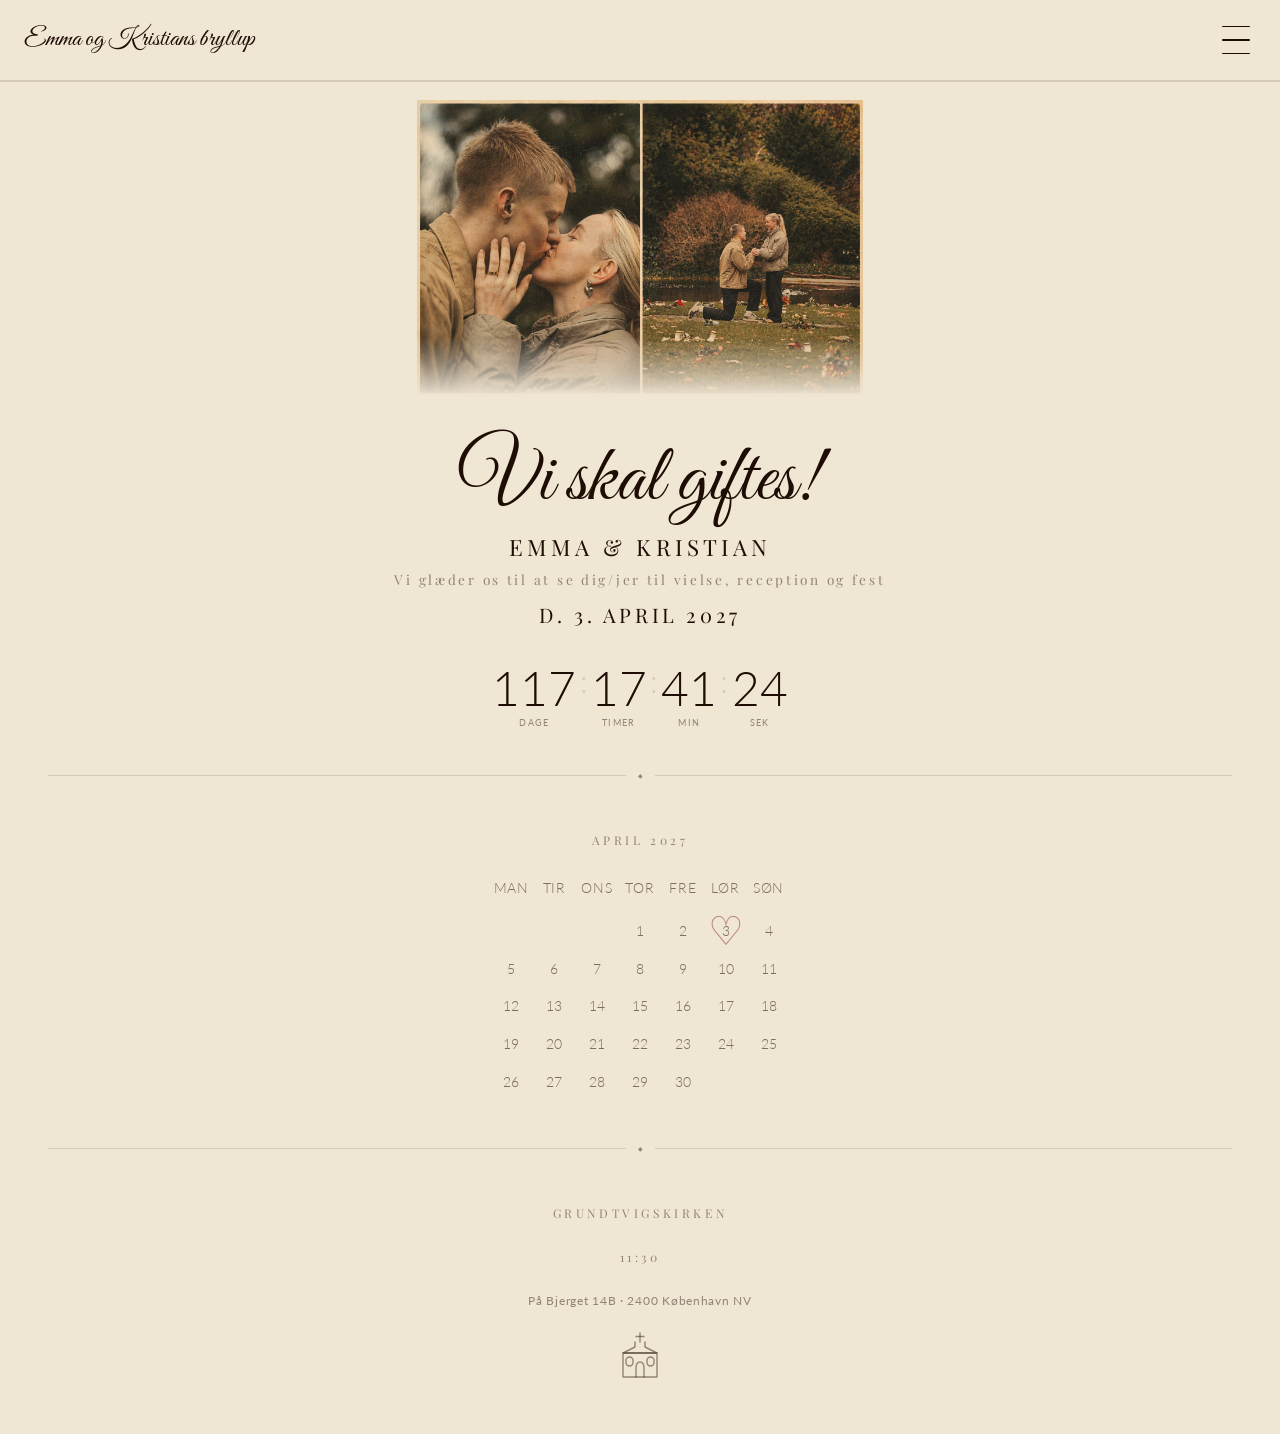
==== commit feb7f86a: "tilføjet fest" ====
--- a/index.html
+++ b/index.html
@@ -43,7 +43,7 @@
         <section class="intro">
             <p class="label-top animate" data-delay="0">Vi skal giftes!</p>
             <h1 class="names animate" data-delay="120">Emma & Kristian</h1>
-            <p class="wedding-text animate" data-delay="220">Vi glæder os til at se dig/jer til vielse og reception</p>
+            <p class="wedding-text animate" data-delay="220">Vi glæder os til at se dig/jer til vielse, reception og fest</p>
             <p class="wedding-date animate" data-delay="220" style="margin-bottom: 2.25rem;">D. 3. april 2027</p>
             <div class="countdown animate" data-delay="340" id="countdown">
                 <div class="unit">
